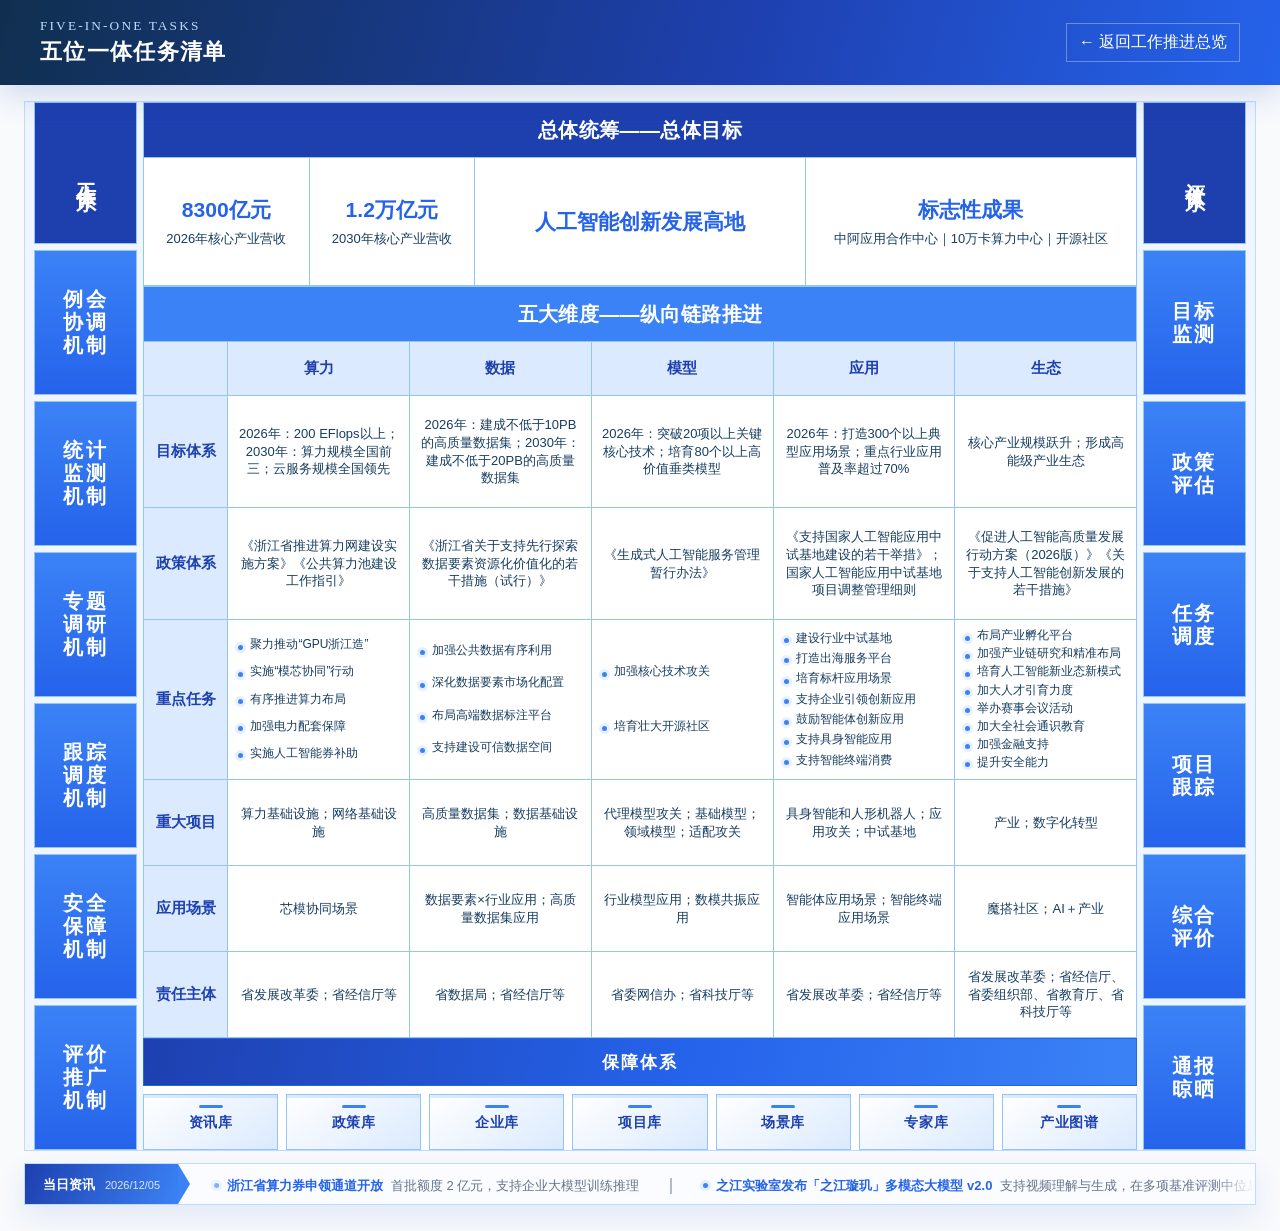
==== pages/details.html @ 2c7e5175 "阶段性交付" ====
<!DOCTYPE html>
<html lang="zh-CN">
<head>
<meta charset="utf-8">
<meta name="viewport" content="width=device-width,initial-scale=1">
<title>五位一体任务清单｜浙江省人工智能高质量发展工作图谱</title>
<link rel="stylesheet" href="../styles/tokens.css">
<link rel="stylesheet" href="../styles/detail.css">
</head>
<body>
<header class="page-header">
  <div><small>FIVE-IN-ONE TASKS</small><h1>五位一体任务清单</h1></div>
  <a href="../index.html">← 返回工作推进总览</a>
</header>
<script src="../data/goals.js"></script>
<script src="../data/tasks.js"></script>
<script src="../data/rail.js"></script>
<script src="../data/news.js"></script>
<script src="../js/framework.js"></script>
</body>
</html>
---- styles/tokens.css ----
:root{
  /* 现代科技蓝配色 - 参考 Linear/Vercel 风格 */
  --navy:#1E40AF;    /* 深蓝 - 标题/强调 */
  --blue:#3B82F6;    /* 主蓝 - 按钮/链接 */
  --cyan:#60A5FA;    /* 亮蓝 - 装饰/高亮 */
  --sky:#DBEAFE;     /* 浅蓝 - 背景/淡色 */
  --line:#93C5FD;    /* 边框蓝 - 分割线 */
  --ink:#1E3A5F;     /* 深蓝墨 - 正文 */
  --paper:#F8FAFC;   /* 纸张白 - 背景 */
  --white:#FFFFFF;
  --shadow:0 24px 70px rgba(30,64,175,.18)
}
---- styles/detail.css ----
:root {
  --detail-ink: #102f4f;
  --detail-blue: #1e40af;
  --detail-bright: #3b82f6;
  --detail-pale: #eff6ff;
  --detail-line: #bfdbfe;
}
* {
  box-sizing: border-box;
}
body {
  margin: 0;
  min-height: 100vh;
  color: var(--detail-ink);
  background: #f8fafc;
  font-family: "Noto Serif SC", "Songti SC", serif;
}
.page-header {
  position: sticky;
  top: 0;
  z-index: 10;
  display: flex;
  align-items: center;
  justify-content: space-between;
  gap: 24px;
  padding: 18px 40px;
  color: #fff;
  background: linear-gradient(105deg, #102f4f, #1e40af 58%, #2563eb);
  box-shadow: 0 12px 30px rgba(30, 64, 175, 0.16);
}
.page-header h1 {
  margin: 0;
  font-size: 22px;
  letter-spacing: 0.06em;
}
.page-header small {
  display: block;
  margin-bottom: 3px;
  color: #bfdbfe;
  font-family: Georgia, serif;
  letter-spacing: 0.16em;
}
.page-header a {
  color: #fff;
  text-decoration: none;
  padding: 8px 12px;
  border: 1px solid rgba(255, 255, 255, 0.32);
}
.page-header a:hover {
  background: rgba(255, 255, 255, 0.12);
}
.detail-shell {
  width: min(1440px, calc(100% - 48px));
  margin: 30px auto 60px;
}
.detail-intro {
  display: grid;
  grid-template-columns: 1.25fr 0.75fr;
  gap: 18px;
  align-items: stretch;
  margin-bottom: 20px;
}
.intro-copy,
.overall-card {
  background: #fff;
  border: 1px solid var(--detail-line);
  padding: 26px 28px;
  box-shadow: 0 16px 36px rgba(30, 64, 175, 0.08);
}
.intro-copy h2 {
  margin: 0 0 8px;
  color: var(--detail-blue);
  font-size: 28px;
}
.intro-copy p {
  margin: 0;
  line-height: 1.8;
  color: #526b83;
}
.overall-card {
  background: linear-gradient(145deg, #dbeafe, #fff);
  display: grid;
  grid-template-columns: repeat(2, 1fr);
  gap: 10px;
}
.overall-item {
  padding: 10px;
  border-left: 3px solid var(--detail-bright);
}
.overall-item strong {
  display: block;
  color: var(--detail-blue);
  font-size: 20px;
}
.overall-item span {
  font-size: 12px;
  color: #526b83;
}
.dimension-tabs {
  display: flex;
  flex-wrap: wrap;
  gap: 8px;
  margin: 18px 0;
}
.dimension-tabs a {
  color: var(--detail-blue);
  text-decoration: none;
  border: 1px solid var(--detail-line);
  background: #fff;
  padding: 7px 16px;
  border-radius: 999px;
}
.dimension-tabs a:hover,
.dimension-tabs a.active {
  color: #fff;
  background: var(--detail-blue);
  border-color: var(--detail-blue);
}
.detail-grid {
  display: grid;
  grid-template-columns: repeat(5, minmax(0, 1fr));
  gap: 14px;
}
.detail-card {
  position: relative;
  overflow: hidden;
  min-height: 240px;
  background: #fff;
  border: 1px solid var(--detail-line);
  padding: 22px 20px;
  box-shadow: 0 12px 30px rgba(30, 64, 175, 0.07);
}
.detail-card::before {
  content: "";
  position: absolute;
  inset: 0 0 auto;
  height: 5px;
  background: var(--accent);
}
.detail-card h3 {
  margin: 5px 0 18px;
  color: var(--detail-blue);
  font-size: 20px;
}
.detail-card ul {
  margin: 0;
  padding: 0;
  list-style: none;
}
.detail-card li {
  position: relative;
  padding: 10px 0 10px 18px;
  border-top: 1px solid #e7eef6;
  line-height: 1.65;
  font-size: 14px;
}
.detail-card li::before {
  content: "";
  position: absolute;
  left: 0;
  top: 18px;
  width: 7px;
  height: 7px;
  background: var(--accent);
  transform: rotate(45deg);
}
.detail-card[data-dim="算力"] {
  --accent: #2563eb;
}
.detail-card[data-dim="数据"] {
  --accent: #0891b2;
}
.detail-card[data-dim="模型"] {
  --accent: #7c3aed;
}
.detail-card[data-dim="应用"] {
  --accent: #ea580c;
}
.detail-card[data-dim="生态"] {
  --accent: #15803d;
}
.empty {
  padding: 60px;
  text-align: center;
  color: #64748b;
}
.framework-overview {
  width: min(1440px, calc(100% - 48px));
  margin: 22px auto 0;
  display: grid;
  grid-template-columns: 1.15fr 0.75fr 0.75fr;
  gap: 10px;
}
.framework-title,
.framework-target,
.framework-result,
.framework-rail {
  border: 1px solid var(--detail-line);
  background: #fff;
  box-shadow: 0 10px 28px rgba(30, 64, 175, 0.06);
}
.framework-title,
.framework-target {
  min-height: 88px;
  display: flex;
  flex-direction: column;
  align-items: center;
  justify-content: center;
  text-align: center;
}
.framework-title {
  color: #fff;
  background: linear-gradient(125deg, #1e40af, #3b82f6);
}
.framework-title small {
  color: #bfdbfe;
  letter-spacing: 0.18em;
}
.framework-title strong {
  margin-top: 6px;
  font-size: 20px;
}
.framework-target strong {
  color: var(--detail-blue);
  font-size: 22px;
}
.framework-target span {
  margin-top: 5px;
  color: #64748b;
  font-size: 12px;
}
.framework-rail {
  grid-column: span 1;
  padding: 14px;
}
.framework-rail:last-child {
  grid-column: 3;
}
.framework-rail h2 {
  margin: 0 0 10px;
  color: var(--detail-blue);
  font-size: 16px;
  text-align: center;
}
.framework-rail > div {
  display: grid;
  grid-template-columns: repeat(3, 1fr);
  gap: 6px;
}
.framework-item {
  min-height: 54px;
  display: flex;
  flex-direction: column;
  align-items: center;
  justify-content: center;
  background: #eff6ff;
  border: 1px solid #dbeafe;
  text-align: center;
}
.framework-item strong {
  color: #1e40af;
  font-size: 13px;
}
.framework-item span {
  margin-top: 3px;
  color: #64748b;
  font-size: 11px;
}
.framework-result {
  display: flex;
  flex-direction: column;
  align-items: center;
  justify-content: center;
  text-align: center;
  padding: 18px;
  background: linear-gradient(145deg, #dbeafe, #fff);
}
.framework-result span {
  color: #64748b;
  font-size: 12px;
}
.framework-result strong {
  margin-top: 8px;
  color: #1e40af;
  font-size: 16px;
  line-height: 1.6;
}
.subpage-news {
  width: min(1440px, calc(100% - 48px));
  height: 42px;
  margin: 18px auto 32px;
  display: grid;
  grid-template-columns: auto minmax(0, 1fr);
  overflow: hidden;
  border: 1px solid var(--detail-line);
  background: #fff;
}
.subpage-news-label {
  display: flex;
  align-items: center;
  padding: 0 18px;
  color: #fff;
  background: #1e40af;
  font-weight: 700;
  white-space: nowrap;
}
.subpage-news-window {
  overflow: hidden;
  display: flex;
  align-items: center;
}
.subpage-news-track {
  display: flex;
  width: max-content;
  animation: subpage-ticker 45s linear infinite;
}
.subpage-news-track span {
  padding: 0 28px;
  white-space: nowrap;
  color: #526b83;
  font-size: 12px;
}
.subpage-news-track b {
  color: #1e40af;
}
@keyframes subpage-ticker {
  to {
    transform: translateX(-50%);
  }
}
@media (max-width: 1100px) {
  .detail-grid {
    grid-template-columns: repeat(2, 1fr);
  }
  .detail-intro {
    grid-template-columns: 1fr;
  }
}
@media (max-width: 900px) {
  .framework-overview {
    grid-template-columns: 1fr 1fr;
  }
  .framework-title {
    grid-column: 1/-1;
  }
  .framework-rail,
  .framework-rail:last-child {
    grid-column: auto;
  }
  .framework-result {
    grid-column: 1/-1;
  }
}
@media (max-width: 640px) {
  .page-header {
    padding: 15px 18px;
  }
  .detail-shell,
  .framework-overview,
  .subpage-news {
    width: calc(100% - 24px);
  }
  .detail-grid {
    grid-template-columns: 1fr;
  }
  .framework-overview {
    grid-template-columns: 1fr;
  }
  .framework-title,
  .framework-result,
  .framework-rail,
  .framework-rail:last-child {
    grid-column: 1;
  }
}

/* 二级页面沿用工作总图结构 */
.secondary-overview {
  width: min(1500px, calc(100% - 48px));
  margin: 16px auto 0;
  padding: 0 9px;
  display: grid;
  grid-template-columns: 8.5% minmax(0, 1fr) 8.5%;
  gap: 6px;
  color: #173d5f;
  font-family: "方正兰亭黑", "Source Han Sans SC", "PingFang SC", sans-serif;
  background: #eff6ff;
  border: 1px solid #bfdbfe;
}
.overview-center {
  min-width: 0;
  height: 1048px;
  display: grid;
  grid-template-rows: 56px 128px 56px 696px 112px;
  align-self: start;
}
.overview-band {
  display: flex;
  align-items: center;
  justify-content: center;
  color: #fff;
  background: #1e40af;
  border: 1px solid #93c5fd;
  font-size: 20px;
  font-weight: 750;
  letter-spacing: 0.02em;
}
.overview-band.light {
  background: #3b82f6;
}
.overview-goals {
  display: grid;
  grid-template-columns: 1fr 1fr 2fr 2fr;
  background: #fff;
  border-left: 1px solid #93c5fd;
}
.overview-goals > div {
  display: flex;
  flex-direction: column;
  align-items: center;
  justify-content: center;
  text-align: center;
  padding: 10px;
  border-right: 1px solid #93c5fd;
  border-bottom: 1px solid #93c5fd;
}
.overview-goals strong {
  color: #2563eb;
  font-size: clamp(18px, 1.65vw, 28px);
}
.overview-goals span {
  margin-top: 6px;
  font-size: 13px;
}
.overview-matrix {
  display: grid;
  grid-template-columns: 8.5% repeat(5, minmax(0, 1fr));
  grid-template-rows: 54px 112px 112px 160px 86px 86px 86px;
  min-height: 0;
  background: #fff;
  border-left: 1px solid #93c5fd;
}
.overview-cell,
.overview-row-label {
  min-width: 0;
  overflow: hidden;
  display: flex;
  align-items: center;
  justify-content: center;
  padding: 7px 10px;
  text-align: center;
  line-height: 1.35;
  border-right: 1px solid #93c5fd;
  border-bottom: 1px solid #93c5fd;
  font-size: 13px;
}
.overview-cell.head,
.overview-row-label {
  color: #1e40af;
  background: #dbeafe;
  font-weight: 750;
  font-size: 15px;
}
.overview-row-label.active {
  color: #fff;
  background: #2563eb;
  box-shadow: inset 4px 0 0 #93c5fd;
}
.overview-page-link { color:#1e40af; text-decoration:none; cursor:pointer; transition:background-color .18s ease,color .18s ease; }
.overview-page-link:hover,.overview-page-link:focus-visible { color:#fff; background:#2563eb; outline:none; }
.overview-task-list {
  width: 100%;
  height: 100%;
  min-height: 0;
  display: grid;
  grid-template-columns: minmax(0, 1fr);
  align-content: space-evenly;
  gap: 2px;
  margin: 0;
  padding: 0;
  list-style: none;
  text-align: left;
  font-size: 12px;
}
.overview-task-list li {
  min-width: 0;
  display: flex;
  align-items: flex-start;
  gap: 7px;
  overflow-wrap: anywhere;
  word-break: break-word;
  line-height: 1.15;
}
.overview-task-list li::before {
  content: "";
  flex: 0 0 5px;
  width: 5px;
  height: 5px;
  margin-top: .55em;
  border-radius: 50%;
  background: #3b82f6;
  box-shadow: 0 0 0 3px rgba(59, 130, 246, .12);
}
.overview-guarantee-panel {
  display: grid;
  grid-template-rows: 48px 56px;
  gap: 8px;
  min-height: 0;
  padding-top: 0;
  background: #fff;
}
.overview-guarantee-title {
  display: flex;
  align-items: center;
  justify-content: center;
  color: #fff;
  background: linear-gradient(100deg, #1e40af, #2563eb 55%, #3b82f6);
  border: 1px solid #2563eb;
  font-size: 17px;
  font-weight: 750;
  letter-spacing: 0.12em;
}
.overview-guarantee-grid {
  display: grid;
  grid-template-columns: repeat(7, minmax(0, 1fr));
  gap: 8px;
  min-height: 0;
}
.overview-guarantee-grid > div {
  position: relative;
  display: flex;
  align-items: center;
  justify-content: center;
  padding-top: 1px;
  min-width: 0;
  color: #1e40af;
  background: linear-gradient(145deg, #fff, #dbeafe);
  border: 1px solid #93c5fd;
  font-size: 14px;
  font-weight: 750;
  letter-spacing: 0.04em;
  box-shadow: inset 0 3px 0 rgba(59, 130, 246, 0.16);
}
.overview-guarantee-grid > div::before {
  content: "";
  position: absolute;
  top: 10px;
  width: 24px;
  height: 3px;
  background: #3b82f6;
  border-radius: 2px;
}
.overview-rail {
  height: 1048px;
  display: grid;
  grid-template-rows: 142px repeat(6, 1fr);
  gap: 6px;
}
.overview-rail-title,
.overview-rail-item {
  align-items: center;
  justify-content: center;
  min-height: 0;
  padding: 8px 4px;
  color: #fff;
  text-align: center;
  background: linear-gradient(180deg, #3b82f6, #2563eb);
  border: 1px solid #93c5fd;
  font-size: 20px;
  font-weight: 750;
  letter-spacing: 0.14em;
  line-height: 1.15;
}
.overview-rail-title {
  display: flex;
  background: #1e40af;
  writing-mode: vertical-rl;
}
.overview-rail-item {
  display: flex;
  flex-direction: column;
  gap: 0;
  writing-mode: horizontal-tb;
  white-space: nowrap;
}
.overview-rail-item strong,
.overview-rail-item span {
  display: flex;
  align-items: center;
  justify-content: center;
  font: inherit;
  white-space: nowrap;
  writing-mode: horizontal-tb;
}
.overview-news-ticker {
  width: min(1500px, calc(100% - 48px));
  height: 42px;
  margin: 12px auto 26px;
  display: grid;
  grid-template-columns: auto minmax(0, 1fr);
  overflow: hidden;
  color: #1e3a5f;
  background: #fafcff;
  border: 1px solid #bfdbfe;
  box-shadow: 0 12px 30px rgba(30, 64, 175, 0.1);
  font-family: "方正兰亭黑", "Source Han Sans SC", "PingFang SC", sans-serif;
}
.overview-news-label {
  position: relative;
  z-index: 2;
  display: flex;
  align-items: center;
  gap: 10px;
  height: 42px;
  padding: 0 18px;
  color: #fff;
  background: linear-gradient(110deg, #1e40af, #3b82f6);
  font-size: 13px;
  font-weight: 750;
  white-space: nowrap;
}
.overview-news-label::after {
  content: "";
  position: absolute;
  right: -12px;
  top: 0;
  border-top: 20px solid transparent;
  border-bottom: 20px solid transparent;
  border-left: 12px solid #3b82f6;
}
.overview-news-date {
  color: #dbeafe;
  font-size: 11px;
  font-weight: 500;
}
.overview-news-window {
  position: relative;
  min-width: 0;
  margin-left: 12px;
  overflow: hidden;
  display: flex;
  align-items: center;
  mask-image: linear-gradient(90deg, transparent, #000 4%, #000 96%, transparent);
  -webkit-mask-image: linear-gradient(90deg, transparent, #000 4%, #000 96%, transparent);
}
.overview-news-track {
  display: flex;
  align-items: center;
  width: max-content;
  min-width: max-content;
  animation: overview-ticker-scroll 42s linear infinite;
  will-change: transform;
}
.overview-news-ticker:hover .overview-news-track {
  animation-play-state: paused;
}
.overview-news-item {
  display: inline-flex;
  align-items: center;
  gap: 8px;
  padding: 0 24px;
  white-space: nowrap;
  font-size: 13px;
}
.overview-news-item::before {
  content: "";
  width: 5px;
  height: 5px;
  border-radius: 50%;
  background: #3b82f6;
  box-shadow: 0 0 0 3px rgba(59, 130, 246, 0.12);
}
.overview-news-item b {
  color: #2563eb;
}
.overview-news-item > span {
  color: #64748b;
}
.overview-news-sep {
  color: #64748b;
}
@keyframes overview-ticker-scroll {
  from {
    transform: translateX(0);
  }
  to {
    transform: translateX(-50%);
  }
}
.topic-detail-start {
  position: relative;
  margin-top: 36px;
}
.topic-detail-start::before {
  content: "专题明细";
  position: absolute;
  left: 0;
  top: -26px;
  color: #1e40af;
  font-size: 14px;
  font-weight: 750;
  letter-spacing: 0.12em;
}
.overview-only .detail-shell,
.overview-only > .filters,
.overview-only > .dim-tabs,
.overview-only > .task-list-page {
  display: none !important;
}
@media (max-width: 1100px) {
  .secondary-overview {
    min-width: 1080px;
  }
  body {
    overflow-x: auto;
  }
  .overview-cell,
  .overview-row-label {
    font-size: 12px;
    padding: 6px;
  }
  .overview-task-list {
    gap: 1px;
    font-size: 10.5px;
  }
  .overview-task-list li {
    line-height: 1.1;
  }
}
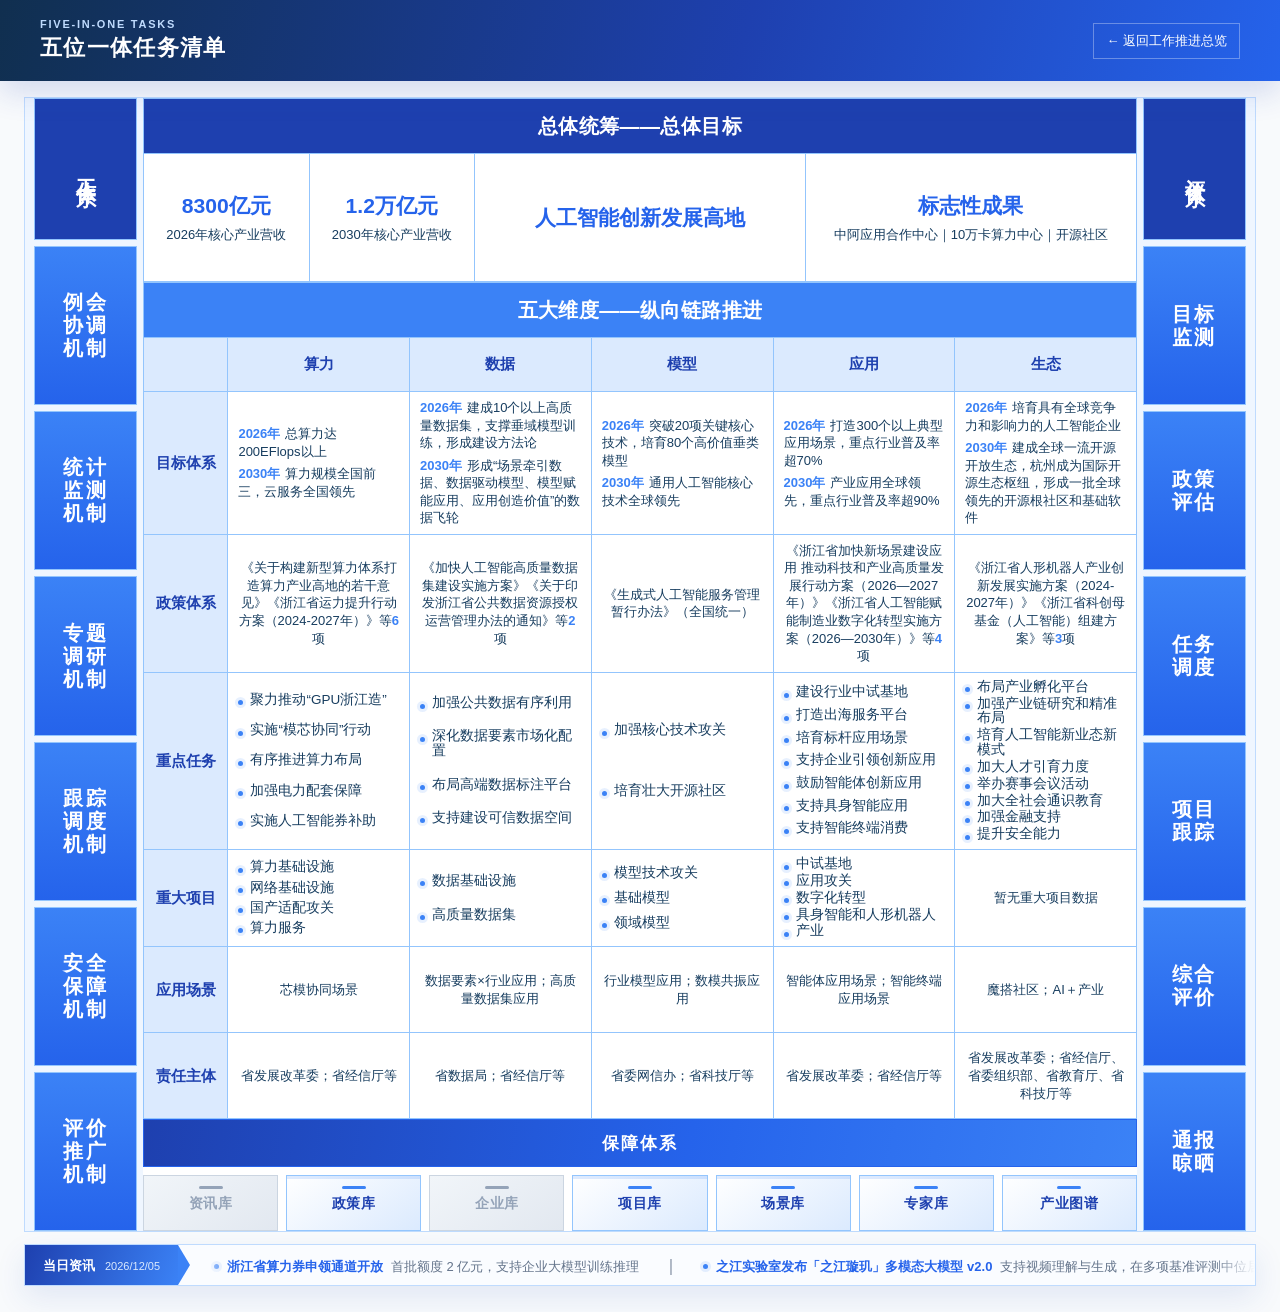
==== commit 9bd19f0d: "基本框架" ====
--- a/pages/details.html
+++ b/pages/details.html
@@ -7,13 +7,16 @@
 <link rel="stylesheet" href="../styles/tokens.css">
 <link rel="stylesheet" href="../styles/detail.css">
 </head>
-<body>
+<body data-section="五位一体任务清单">
 <header class="page-header">
   <div><small>FIVE-IN-ONE TASKS</small><h1>五位一体任务清单</h1></div>
   <a href="../index.html">← 返回工作推进总览</a>
 </header>
 <script src="../data/goals.js"></script>
+<script src="../data/policies.js"></script>
 <script src="../data/tasks.js"></script>
+<script src="../data/objects.js"></script>
+<script src="../data/projects.js"></script>
 <script src="../data/rail.js"></script>
 <script src="../data/news.js"></script>
 <script src="../js/framework.js"></script>
--- a/styles/detail.css
+++ b/styles/detail.css
@@ -25,24 +25,30 @@
   gap: 24px;
   padding: 18px 40px;
   color: #fff;
+  font-family: "方正兰亭黑", "Source Han Sans SC", "PingFang SC", sans-serif;
   background: linear-gradient(105deg, #102f4f, #1e40af 58%, #2563eb);
   box-shadow: 0 12px 30px rgba(30, 64, 175, 0.16);
 }
 .page-header h1 {
   margin: 0;
   font-size: 22px;
+  font-weight: 750;
   letter-spacing: 0.06em;
 }
 .page-header small {
   display: block;
   margin-bottom: 3px;
   color: #bfdbfe;
-  font-family: Georgia, serif;
+  font-family: inherit;
+  font-size: 11px;
+  font-weight: 600;
   letter-spacing: 0.16em;
 }
 .page-header a {
   color: #fff;
   text-decoration: none;
+  font-family: inherit;
+  font-size: 13px;
   padding: 8px 12px;
   border: 1px solid rgba(255, 255, 255, 0.32);
 }
@@ -389,10 +395,10 @@
 }
 .overview-center {
   min-width: 0;
-  height: 1048px;
-  display: grid;
-  grid-template-rows: 56px 128px 56px 696px 112px;
-  align-self: start;
+  height: auto;
+  display: grid;
+  grid-template-rows: 56px 128px 56px auto 112px;
+  align-self: stretch;
 }
 .overview-band {
   display: flex;
@@ -435,7 +441,7 @@
 .overview-matrix {
   display: grid;
   grid-template-columns: 8.5% repeat(5, minmax(0, 1fr));
-  grid-template-rows: 54px 112px 112px 160px 86px 86px 86px;
+  grid-template-rows: 54px repeat(6, minmax(86px, auto));
   min-height: 0;
   background: #fff;
   border-left: 1px solid #93c5fd;
@@ -443,7 +449,7 @@
 .overview-cell,
 .overview-row-label {
   min-width: 0;
-  overflow: hidden;
+  overflow: visible;
   display: flex;
   align-items: center;
   justify-content: center;
@@ -460,6 +466,31 @@
   background: #dbeafe;
   font-weight: 750;
   font-size: 15px;
+}
+.overview-cell.objective-cell {
+  flex-direction: column;
+  align-items: flex-start;
+  justify-content: center;
+  gap: 5px;
+  text-align: left;
+  font-family: "方正兰亭黑", "Source Han Sans SC", "PingFang SC", sans-serif;
+  font-weight: 400;
+  font-size: 13px;
+  line-height: 1.35;
+  text-wrap: wrap;
+}
+.overview-cell.objective-cell p {
+  margin: 0;
+  font-family: inherit;
+  font-weight: 400;
+  line-height: 1.35;
+}
+.overview-cell.objective-cell strong {
+  display: inline-block;
+  margin-right: 5px;
+  font-family: inherit;
+  color: #3b82f6;
+  white-space: nowrap;
 }
 .overview-row-label.active {
   color: #fff;
@@ -480,7 +511,7 @@
   padding: 0;
   list-style: none;
   text-align: left;
-  font-size: 12px;
+  font-size: 13.5px;
 }
 .overview-task-list li {
   min-width: 0;
@@ -489,7 +520,7 @@
   gap: 7px;
   overflow-wrap: anywhere;
   word-break: break-word;
-  line-height: 1.15;
+  line-height: 1.1;
 }
 .overview-task-list li::before {
   content: "";
@@ -501,6 +532,21 @@
   background: #3b82f6;
   box-shadow: 0 0 0 3px rgba(59, 130, 246, .12);
 }
+.overview-policy-count {
+  color: inherit;
+  font-weight: inherit;
+  display: inline;
+}
+.overview-policy-count .pc-num {
+  color: #3b82f6;
+  font-weight: 600;
+}
+.overview-policy-text {
+  display: inline;
+  max-width: 100%;
+  line-height: 1.35;
+  overflow-wrap: anywhere;
+}
 .overview-guarantee-panel {
   display: grid;
   grid-template-rows: 48px 56px;
@@ -526,7 +572,8 @@
   gap: 8px;
   min-height: 0;
 }
-.overview-guarantee-grid > div {
+.overview-guarantee-grid > div,
+.overview-guarantee-grid > a {
   position: relative;
   display: flex;
   align-items: center;
@@ -541,7 +588,33 @@
   letter-spacing: 0.04em;
   box-shadow: inset 0 3px 0 rgba(59, 130, 246, 0.16);
 }
-.overview-guarantee-grid > div::before {
+.overview-guarantee-grid > a {
+  cursor: pointer;
+  text-decoration: none;
+  transition: transform .18s ease, background .18s ease, border-color .18s ease;
+}
+.overview-guarantee-grid > a:hover,
+.overview-guarantee-grid > a:focus-visible {
+  color: #1e40af;
+  background: linear-gradient(145deg, #dbeafe, #bfdbfe);
+  border-color: #2563eb;
+  outline: none;
+  transform: translateY(-2px);
+}
+.overview-guarantee-grid > div.muted,
+.overview-guarantee-grid > span.muted {
+  background: linear-gradient(145deg, #f1f5f9, #e2e8f0);
+  border-color: #cbd5e1;
+  color: #94a3b8;
+  box-shadow: none;
+  cursor: default;
+}
+.overview-guarantee-grid > div.muted::before,
+.overview-guarantee-grid > span.muted::before {
+  background: #94a3b8;
+}
+.overview-guarantee-grid > div::before,
+.overview-guarantee-grid > a::before {
   content: "";
   position: absolute;
   top: 10px;
@@ -551,9 +624,10 @@
   border-radius: 2px;
 }
 .overview-rail {
-  height: 1048px;
-  display: grid;
-  grid-template-rows: 142px repeat(6, 1fr);
+  height: auto;
+  align-self: stretch;
+  display: grid;
+  grid-template-rows: 142px repeat(6, minmax(86px, 1fr));
   gap: 6px;
 }
 .overview-rail-title,
@@ -721,7 +795,7 @@
   }
   .overview-task-list {
     gap: 1px;
-    font-size: 10.5px;
+    font-size: 11.5px;
   }
   .overview-task-list li {
     line-height: 1.1;
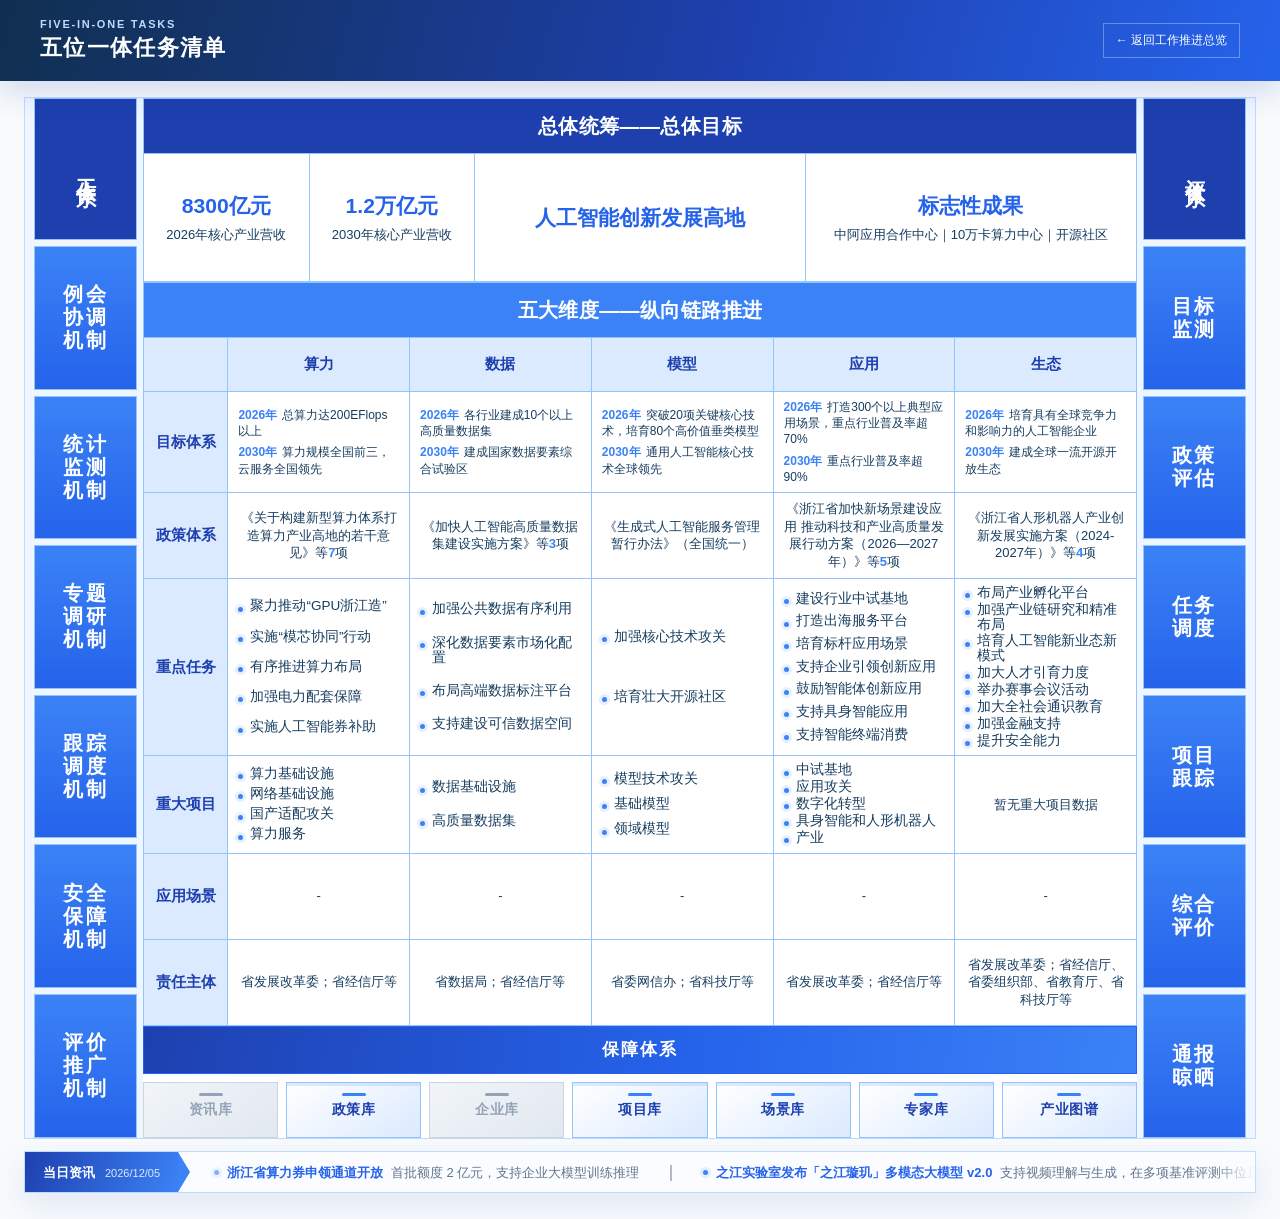
==== commit 8ed5830b: "更改主页" ====
--- a/pages/details.html
+++ b/pages/details.html
@@ -12,10 +12,9 @@
   <div><small>FIVE-IN-ONE TASKS</small><h1>五位一体任务清单</h1></div>
   <a href="../index.html">← 返回工作推进总览</a>
 </header>
-<script src="../data/goals.js"></script>
+<script src="../data/objects.js"></script>
 <script src="../data/policies.js"></script>
 <script src="../data/tasks.js"></script>
-<script src="../data/objects.js"></script>
 <script src="../data/projects.js"></script>
 <script src="../data/rail.js"></script>
 <script src="../data/news.js"></script>
--- a/styles/detail.css
+++ b/styles/detail.css
@@ -48,7 +48,7 @@
   color: #fff;
   text-decoration: none;
   font-family: inherit;
-  font-size: 13px;
+  font-size: 12px;
   padding: 8px 12px;
   border: 1px solid rgba(255, 255, 255, 0.32);
 }
@@ -475,7 +475,7 @@
   text-align: left;
   font-family: "方正兰亭黑", "Source Han Sans SC", "PingFang SC", sans-serif;
   font-weight: 400;
-  font-size: 13px;
+  font-size: 12px;
   line-height: 1.35;
   text-wrap: wrap;
 }
@@ -489,6 +489,8 @@
   display: inline-block;
   margin-right: 5px;
   font-family: inherit;
+  font-size: inherit;
+  font-weight: 700;
   color: #3b82f6;
   white-space: nowrap;
 }
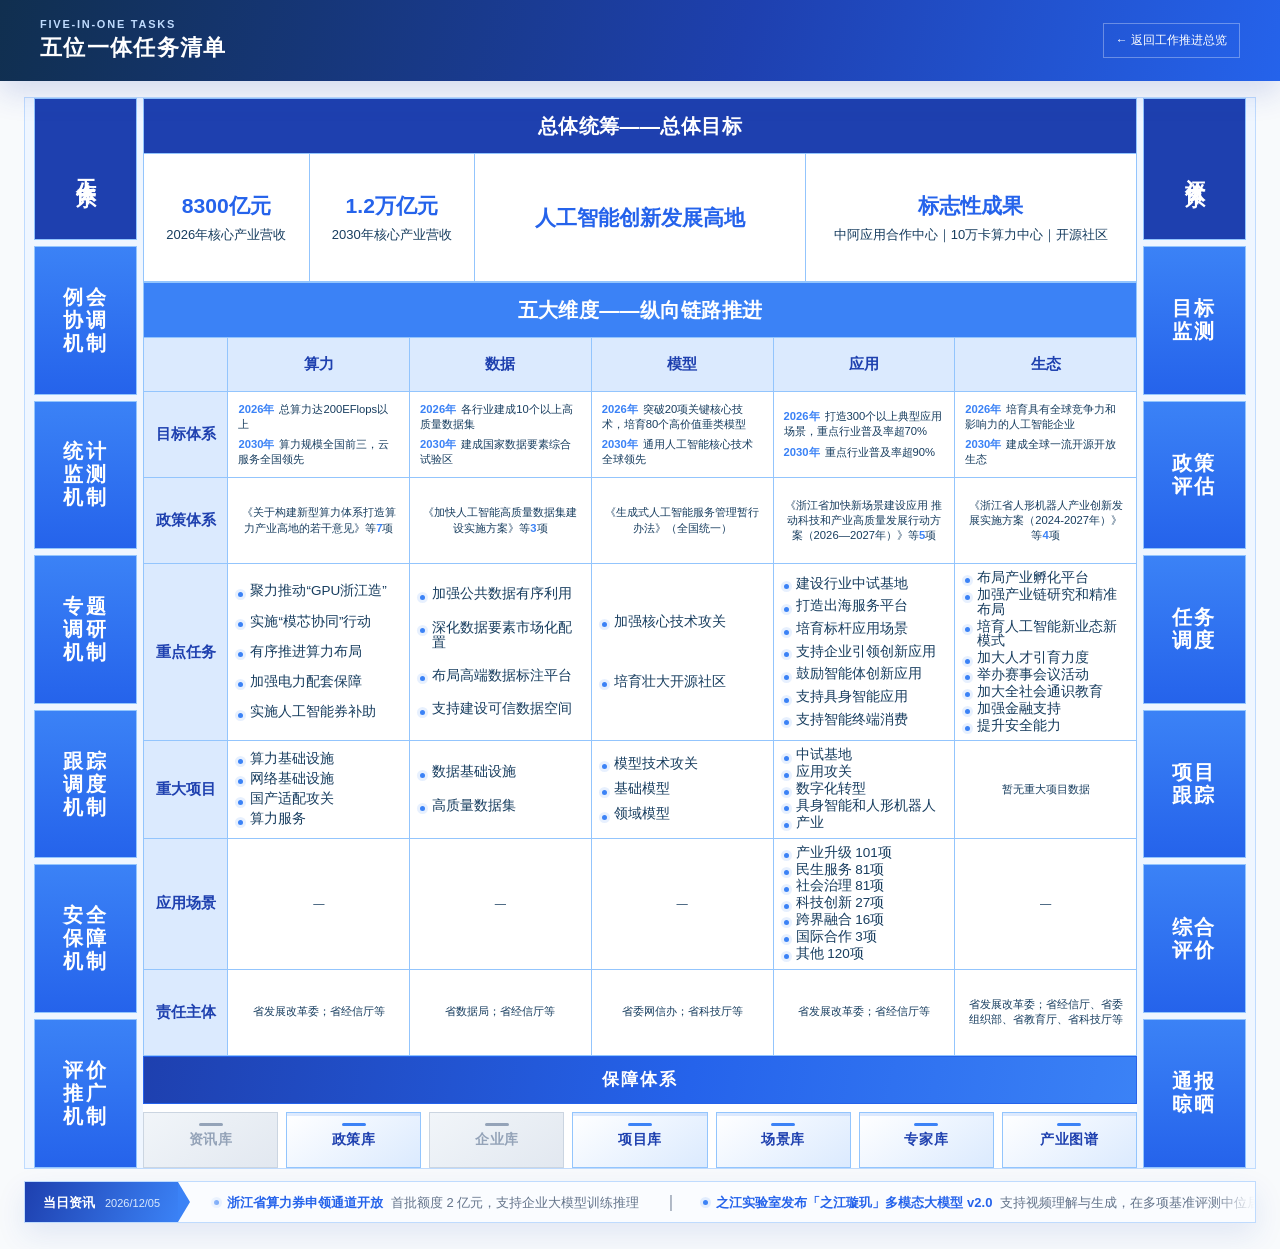
==== commit 9da7e3ca: "feat: 五大维度页应用场景行接入 scenes 主类统计，替换硬编码占位" ====
--- a/pages/details.html
+++ b/pages/details.html
@@ -16,6 +16,7 @@
 <script src="../data/policies.js"></script>
 <script src="../data/tasks.js"></script>
 <script src="../data/projects.js"></script>
+<script src="../data/scenes.js"></script>
 <script src="../data/rail.js"></script>
 <script src="../data/news.js"></script>
 <script src="../js/framework.js"></script>
--- a/styles/detail.css
+++ b/styles/detail.css
@@ -357,26 +357,115 @@
     grid-column: 1/-1;
   }
 }
+@media (max-width: 768px) {
+  /* 清除 secondary-overview 的 min-width 硬约束 */
+  .secondary-overview {
+    min-width: unset !important;
+    width: calc(100% - 24px) !important;
+    margin-left: 12px;
+    margin-right: 12px;
+    padding: 0 4px;
+    grid-template-columns: 0 minmax(0, 1fr) 0 !important;
+    overflow-x: hidden;
+  }
+
+  /* 侧边栏隐藏（仅展示），主内容撑满 */
+  .overview-rail {
+    display: none;
+  }
+
+  /* 总体目标：4列→2列 */
+  .overview-goals {
+    grid-template-columns: 1fr 1fr;
+  }
+  .overview-goals > div {
+    padding: 8px 6px;
+    font-size: 12px;
+  }
+
+  /* 矩阵横向滚动，保证五维度列宽 */
+  .overview-matrix {
+    min-width: 560px;
+    overflow-x: auto;
+    -webkit-overflow-scrolling: touch;
+  }
+  .overview-cell,
+  .overview-row-label {
+    font-size: 11px;
+    padding: 5px 6px;
+    min-width: 80px;
+  }
+  .overview-cell.head,
+  .overview-row-label {
+    font-size: 13px;
+  }
+
+  /* 保障体系：7列→2列 */
+  .overview-guarantee-grid {
+    grid-template-columns: repeat(2, 1fr) !important;
+    gap: 6px;
+  }
+  .overview-guarantee-title {
+    font-size: 14px;
+  }
+}
 @media (max-width: 640px) {
   .page-header {
-    padding: 15px 18px;
+    padding: 12px 14px;
   }
   .detail-shell,
   .framework-overview,
   .subpage-news {
-    width: calc(100% - 24px);
+    width: calc(100% - 16px) !important;
+    margin-left: 8px;
+    margin-right: 8px;
   }
   .detail-grid {
-    grid-template-columns: 1fr;
+    grid-template-columns: 1fr !important;
   }
   .framework-overview {
-    grid-template-columns: 1fr;
+    grid-template-columns: 1fr !important;
   }
   .framework-title,
   .framework-result,
   .framework-rail,
   .framework-rail:last-child {
-    grid-column: 1;
+    grid-column: 1 !important;
+  }
+
+  /* 列表页 */
+  .filters {
+    flex-direction: column;
+    gap: 8px;
+  }
+  .filters select,
+  .filters input {
+    width: 100% !important;
+    min-width: 0 !important;
+    flex: none !important;
+  }
+  .list-page > .page-header,
+  .list-page-content {
+    width: calc(100% - 16px) !important;
+    margin-left: 8px;
+    margin-right: 8px;
+  }
+
+  /* 副页资讯滚动栏 */
+  .overview-news-ticker {
+    flex-direction: column;
+    height: auto;
+  }
+  .overview-news-label {
+    width: 100%;
+    padding: 6px 12px;
+  }
+  .overview-news-label::after {
+    display: none;
+  }
+  .overview-news-window {
+    margin-left: 0;
+    height: 36px;
   }
 }
 
@@ -392,6 +481,7 @@
   font-family: "方正兰亭黑", "Source Han Sans SC", "PingFang SC", sans-serif;
   background: #eff6ff;
   border: 1px solid #bfdbfe;
+  /* 不设 min-width，由 max-width: min(1500px, 100%) 自适应 */
 }
 .overview-center {
   min-width: 0;
@@ -458,7 +548,7 @@
   line-height: 1.35;
   border-right: 1px solid #93c5fd;
   border-bottom: 1px solid #93c5fd;
-  font-size: 13px;
+  font-size: clamp(11px, .88vw, 14px);
 }
 .overview-cell.head,
 .overview-row-label {
@@ -475,7 +565,7 @@
   text-align: left;
   font-family: "方正兰亭黑", "Source Han Sans SC", "PingFang SC", sans-serif;
   font-weight: 400;
-  font-size: 12px;
+  font-size: clamp(11px, .88vw, 14px);
   line-height: 1.35;
   text-wrap: wrap;
 }
@@ -483,6 +573,7 @@
   margin: 0;
   font-family: inherit;
   font-weight: 400;
+  font-size: inherit;
   line-height: 1.35;
 }
 .overview-cell.objective-cell strong {
@@ -784,8 +875,9 @@
   display: none !important;
 }
 @media (max-width: 1100px) {
+  /* 移除 min-width 硬约束，让容器自适应 */
   .secondary-overview {
-    min-width: 1080px;
+    min-width: unset;
   }
   body {
     overflow-x: auto;
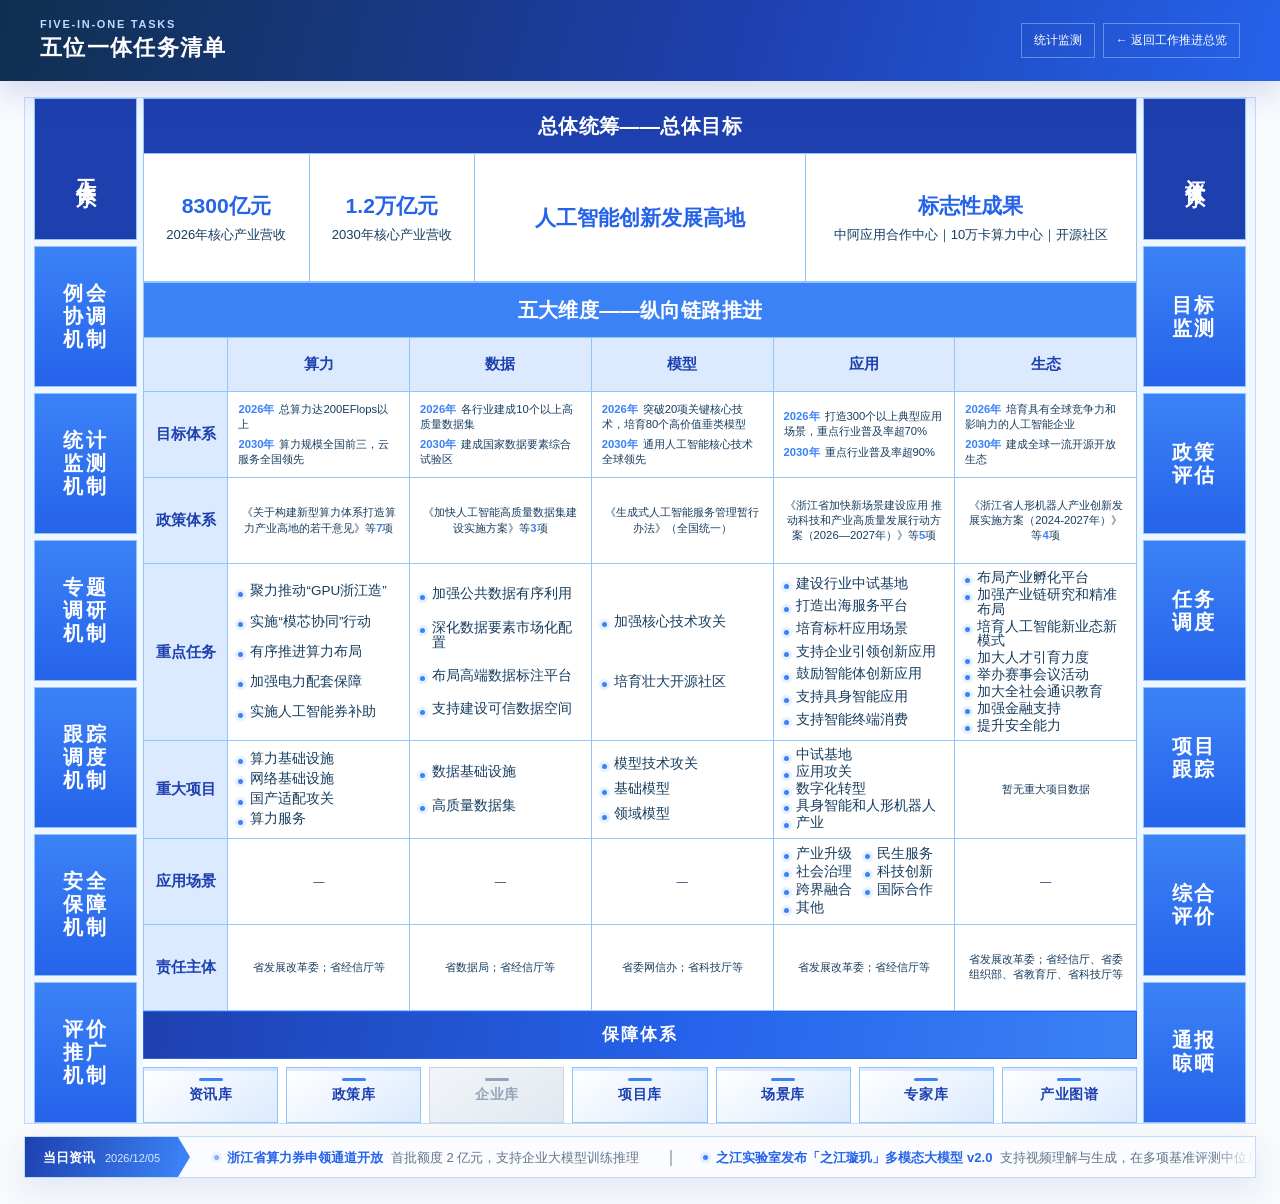
==== commit f5072aad: "feat: add monthly statistical monitoring dashboard" ====
--- a/pages/details.html
+++ b/pages/details.html
@@ -10,7 +10,10 @@
 <body data-section="五位一体任务清单">
 <header class="page-header">
   <div><small>FIVE-IN-ONE TASKS</small><h1>五位一体任务清单</h1></div>
-  <a href="../index.html">← 返回工作推进总览</a>
+  <nav class="page-header-actions" aria-label="页面导航">
+    <a href="monitoring.html">统计监测</a>
+    <a href="../index.html">← 返回工作推进总览</a>
+  </nav>
 </header>
 <script src="../data/objects.js"></script>
 <script src="../data/policies.js"></script>
--- a/styles/detail.css
+++ b/styles/detail.css
@@ -13,7 +13,7 @@
   min-height: 100vh;
   color: var(--detail-ink);
   background: #f8fafc;
-  font-family: "Noto Serif SC", "Songti SC", serif;
+  font-family: "方正兰亭黑", "Source Han Sans SC", "PingFang SC", sans-serif;
 }
 .page-header {
   position: sticky;
@@ -54,6 +54,11 @@
 }
 .page-header a:hover {
   background: rgba(255, 255, 255, 0.12);
+}
+.page-header-actions {
+  display: flex;
+  align-items: center;
+  gap: 8px;
 }
 .detail-shell {
   width: min(1440px, calc(100% - 48px));
@@ -606,6 +611,9 @@
   text-align: left;
   font-size: 13.5px;
 }
+.overview-task-list.two-col {
+  grid-template-columns: repeat(2, minmax(0, 1fr));
+}
 .overview-task-list li {
   min-width: 0;
   display: flex;
@@ -771,6 +779,14 @@
   border: 1px solid #bfdbfe;
   box-shadow: 0 12px 30px rgba(30, 64, 175, 0.1);
   font-family: "方正兰亭黑", "Source Han Sans SC", "PingFang SC", sans-serif;
+  cursor: pointer;
+  transition: border-color .18s ease, box-shadow .18s ease;
+}
+.overview-news-ticker:hover,
+.overview-news-ticker:focus-visible {
+  border-color: #60a5fa;
+  box-shadow: 0 14px 34px rgba(30, 64, 175, 0.16);
+  outline: none;
 }
 .overview-news-label {
   position: relative;
@@ -815,7 +831,7 @@
   align-items: center;
   width: max-content;
   min-width: max-content;
-  animation: overview-ticker-scroll 42s linear infinite;
+  animation: overview-ticker-scroll var(--ticker-duration, 83s) linear infinite;
   will-change: transform;
 }
 .overview-news-ticker:hover .overview-news-track {
@@ -895,3 +911,224 @@
     line-height: 1.1;
   }
 }
+
+/* ===== 政策详情页（自 policy-detail.css 归并，仅 policy-detail.html 使用） ===== */
+
+.policy-detail-page .page-header {
+  gap: 24px;
+}
+
+/* 面包屑：与列表页（layout.css 的 .list-page .breadcrumb）风格保持一致 */
+.policy-detail-page .breadcrumb {
+  display: flex;
+  align-items: center;
+  gap: 10px;
+  color: #DBEAFE;
+  font-size: 13px;
+  white-space: nowrap;
+}
+
+.policy-detail-page .breadcrumb a {
+  color: #fff;
+  text-decoration: none;
+  font-size: inherit;
+  padding: 0;
+  border: none;
+}
+
+.policy-detail-page .breadcrumb a:hover {
+  text-decoration: underline;
+}
+
+.policy-detail-page .breadcrumb strong {
+  color: #fff;
+  font-weight: 700;
+}
+
+.policy-detail-shell {
+  display: flex;
+  flex-direction: column;
+  gap: 20px;
+}
+
+.policy-detail-hero {
+  background: linear-gradient(145deg, #dbeafe, #fff);
+  border: 1px solid var(--detail-line);
+  padding: 28px 32px;
+  box-shadow: 0 16px 36px rgba(30, 64, 175, 0.08);
+  position: relative;
+}
+
+.policy-detail-download {
+  position: absolute;
+  top: 20px;
+  right: 24px;
+  display: inline-flex;
+  align-items: center;
+  gap: 6px;
+  padding: 8px 14px;
+  background: var(--detail-blue, #1e40af);
+  color: #fff;
+  font-size: 13px;
+  font-weight: 600;
+  letter-spacing: 0.04em;
+  text-decoration: none;
+  border-radius: 999px;
+  border: 1px solid rgba(255, 255, 255, 0.18);
+  box-shadow: 0 6px 14px rgba(30, 64, 175, 0.22);
+  transition: transform 0.18s ease, box-shadow 0.18s ease, background 0.18s ease;
+  z-index: 2;
+}
+
+.policy-detail-download:hover,
+.policy-detail-download:focus {
+  background: #1d4ed8;
+  transform: translateY(-1px);
+  box-shadow: 0 10px 22px rgba(30, 64, 175, 0.32);
+  outline: none;
+}
+
+.policy-detail-download:active {
+  transform: translateY(0);
+  box-shadow: 0 4px 10px rgba(30, 64, 175, 0.28);
+}
+
+.policy-detail-download svg,
+.policy-detail-download i {
+  flex-shrink: 0;
+  font-size: 16px;
+  line-height: 1;
+}
+
+.policy-detail-hero .category-tag {
+  display: inline-block;
+  padding: 4px 10px;
+  border-radius: 999px;
+  background: rgba(59, 130, 246, 0.14);
+  color: var(--detail-blue);
+  font-size: 12px;
+  font-weight: 600;
+  letter-spacing: 0.04em;
+  margin-bottom: 12px;
+}
+
+.policy-detail-hero h2 {
+  margin: 0 0 14px;
+  color: var(--detail-blue);
+  font-size: clamp(22px, 2.2vw, 32px);
+  line-height: 1.4;
+  font-weight: 750;
+}
+
+.policy-detail-meta {
+  display: grid;
+  grid-template-columns: repeat(auto-fit, minmax(180px, 1fr));
+  gap: 10px 24px;
+  margin-top: 18px;
+  padding-top: 18px;
+  border-top: 1px dashed rgba(30, 64, 175, 0.18);
+}
+
+.policy-detail-meta-item {
+  display: flex;
+  flex-direction: column;
+  gap: 4px;
+}
+
+.policy-detail-meta-item span {
+  color: #64748b;
+  font-size: 12px;
+  letter-spacing: 0.04em;
+}
+
+.policy-detail-meta-item strong {
+  color: var(--detail-blue);
+  font-size: 15px;
+  font-weight: 600;
+  white-space: pre-line;
+}
+
+.policy-detail-card {
+  background: #fff;
+  border: 1px solid var(--detail-line);
+  padding: 26px 28px;
+  box-shadow: 0 16px 36px rgba(30, 64, 175, 0.08);
+}
+
+.policy-detail-card h3 {
+  margin: 0 0 16px;
+  color: var(--detail-blue);
+  font-size: 18px;
+  font-weight: 750;
+  letter-spacing: 0.02em;
+  position: relative;
+  padding-left: 12px;
+}
+
+.policy-detail-card h3::before {
+  content: "";
+  position: absolute;
+  left: 0;
+  top: 4px;
+  bottom: 4px;
+  width: 4px;
+  border-radius: 2px;
+  background: var(--detail-bright);
+}
+
+.policy-detail-card .placeholder-text {
+  color: #526b83;
+  font-size: 14px;
+  line-height: 1.8;
+}
+
+.policy-detail-card .placeholder-text em {
+  color: #94a3b8;
+  font-style: normal;
+}
+
+.policy-detail-card dl {
+  margin: 0;
+  display: grid;
+  grid-template-columns: 120px 1fr;
+  row-gap: 12px;
+  column-gap: 18px;
+}
+
+.policy-detail-card dt {
+  color: #64748b;
+  font-size: 13px;
+  letter-spacing: 0.04em;
+}
+
+.policy-detail-card dd {
+  margin: 0;
+  color: #1e293b;
+  font-size: 15px;
+  line-height: 1.7;
+  white-space: pre-line;
+}
+
+.policy-detail-empty {
+  background: #fff;
+  border: 1px solid var(--detail-line);
+  padding: 60px 32px;
+  text-align: center;
+  color: #526b83;
+  font-size: 14px;
+  box-shadow: 0 16px 36px rgba(30, 64, 175, 0.08);
+}
+
+@media (max-width: 720px) {
+  .policy-detail-hero,
+  .policy-detail-card {
+    padding: 20px;
+  }
+  .policy-detail-card dl {
+    grid-template-columns: 1fr;
+    row-gap: 4px;
+  }
+  .policy-detail-card dd {
+    margin-bottom: 8px;
+  }
+}
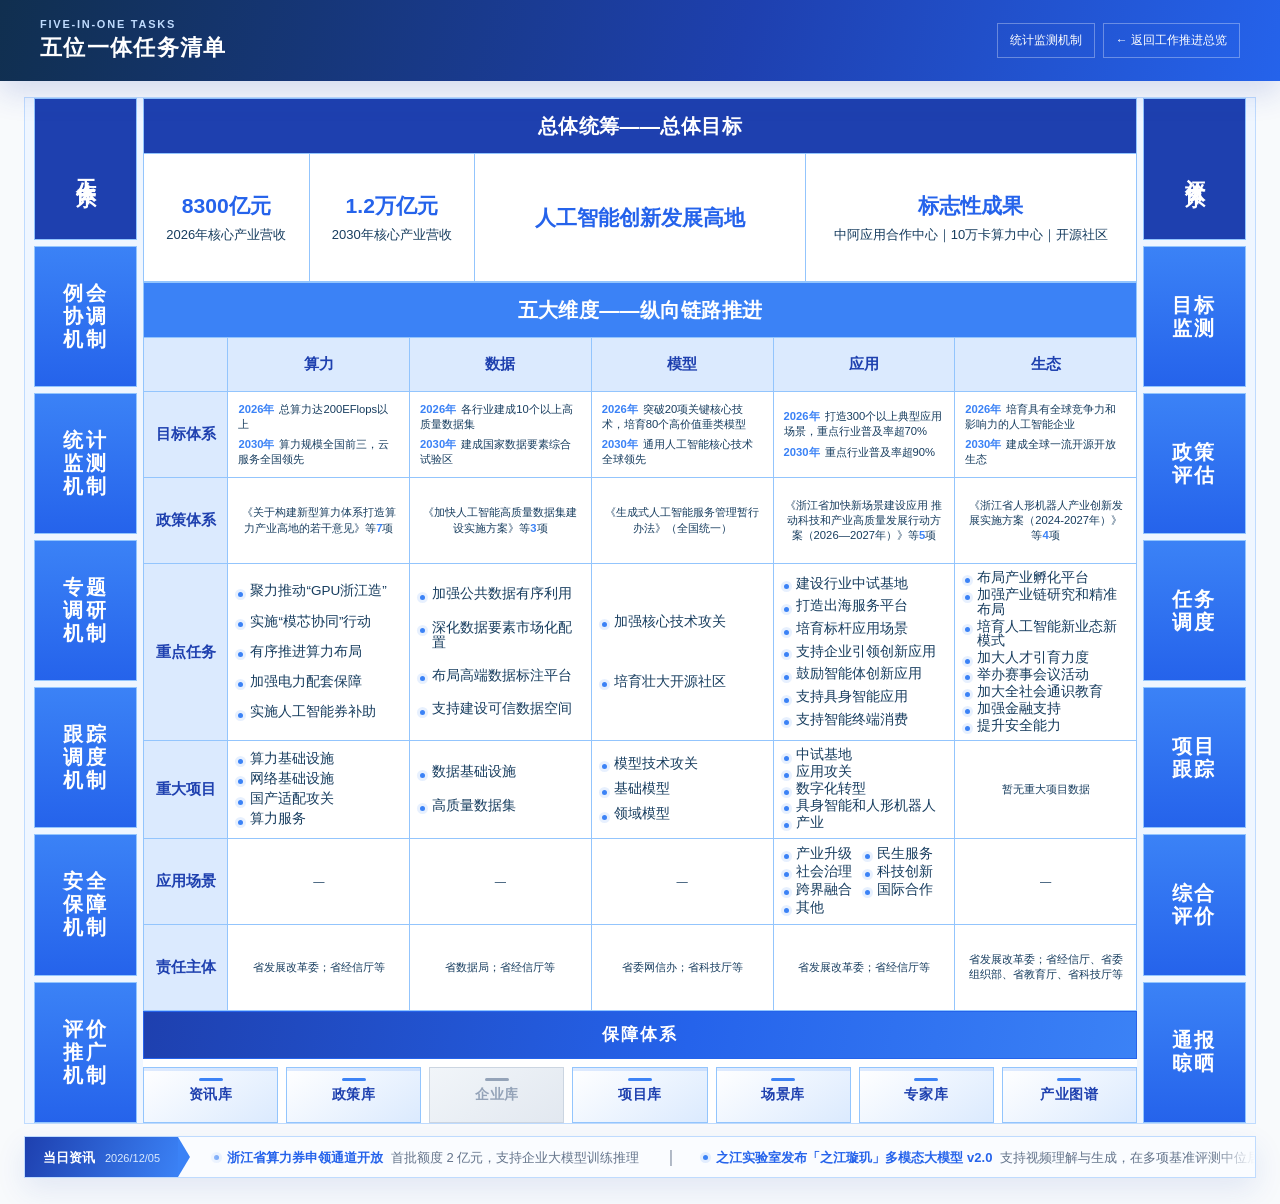
==== commit 8e9ed9bb: "refactor: link monitoring mechanism and unify breadcrumb" ====
--- a/pages/details.html
+++ b/pages/details.html
@@ -11,7 +11,7 @@
 <header class="page-header">
   <div><small>FIVE-IN-ONE TASKS</small><h1>五位一体任务清单</h1></div>
   <nav class="page-header-actions" aria-label="页面导航">
-    <a href="monitoring.html">统计监测</a>
+    <a href="monitoring.html">统计监测机制</a>
     <a href="../index.html">← 返回工作推进总览</a>
   </nav>
 </header>
--- a/styles/detail.css
+++ b/styles/detail.css
@@ -767,6 +767,18 @@
   white-space: nowrap;
   writing-mode: horizontal-tb;
 }
+.overview-rail-link {
+  text-decoration: none;
+  cursor: pointer;
+  transition: filter .18s ease, transform .18s ease, box-shadow .18s ease;
+}
+.overview-rail-link:hover,
+.overview-rail-link:focus-visible {
+  filter: brightness(1.12);
+  transform: translateX(2px);
+  box-shadow: 0 6px 18px rgba(30, 64, 175, .2);
+  outline: none;
+}
 .overview-news-ticker {
   width: min(1500px, calc(100% - 48px));
   height: 42px;
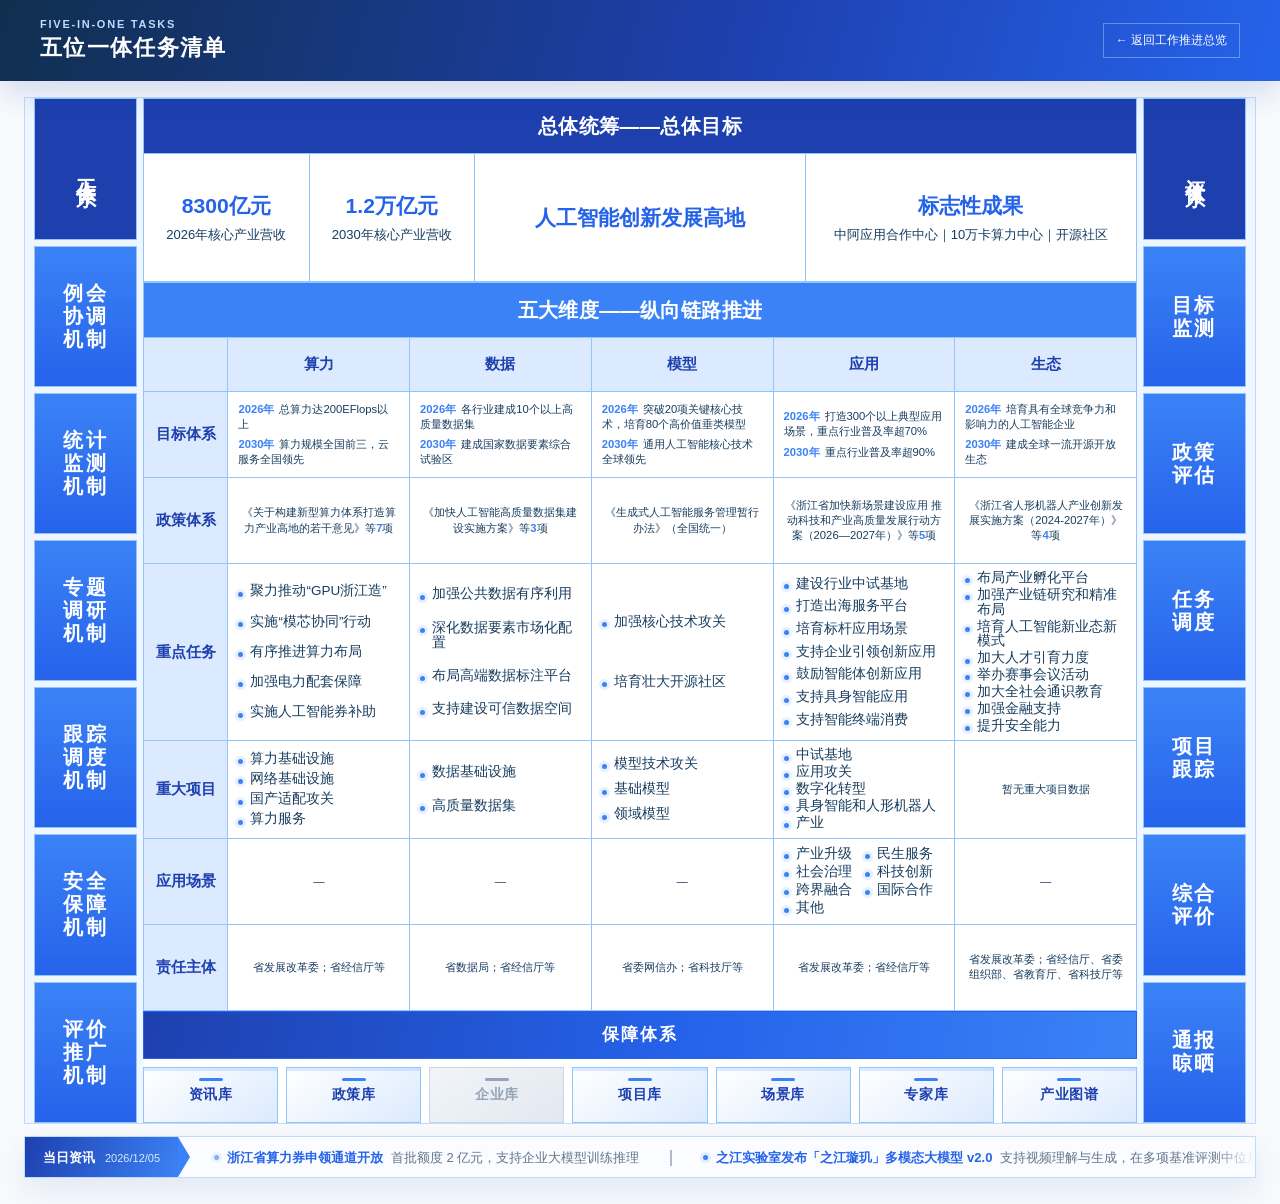
==== commit d4c80ddd: "refactor: simplify monitoring entry labels" ====
--- a/pages/details.html
+++ b/pages/details.html
@@ -10,10 +10,7 @@
 <body data-section="五位一体任务清单">
 <header class="page-header">
   <div><small>FIVE-IN-ONE TASKS</small><h1>五位一体任务清单</h1></div>
-  <nav class="page-header-actions" aria-label="页面导航">
-    <a href="monitoring.html">统计监测机制</a>
-    <a href="../index.html">← 返回工作推进总览</a>
-  </nav>
+  <a href="../index.html">← 返回工作推进总览</a>
 </header>
 <script src="../data/objects.js"></script>
 <script src="../data/policies.js"></script>
--- a/styles/detail.css
+++ b/styles/detail.css
@@ -54,11 +54,6 @@
 }
 .page-header a:hover {
   background: rgba(255, 255, 255, 0.12);
-}
-.page-header-actions {
-  display: flex;
-  align-items: center;
-  gap: 8px;
 }
 .detail-shell {
   width: min(1440px, calc(100% - 48px));
@@ -767,18 +762,6 @@
   white-space: nowrap;
   writing-mode: horizontal-tb;
 }
-.overview-rail-link {
-  text-decoration: none;
-  cursor: pointer;
-  transition: filter .18s ease, transform .18s ease, box-shadow .18s ease;
-}
-.overview-rail-link:hover,
-.overview-rail-link:focus-visible {
-  filter: brightness(1.12);
-  transform: translateX(2px);
-  box-shadow: 0 6px 18px rgba(30, 64, 175, .2);
-  outline: none;
-}
 .overview-news-ticker {
   width: min(1500px, calc(100% - 48px));
   height: 42px;
